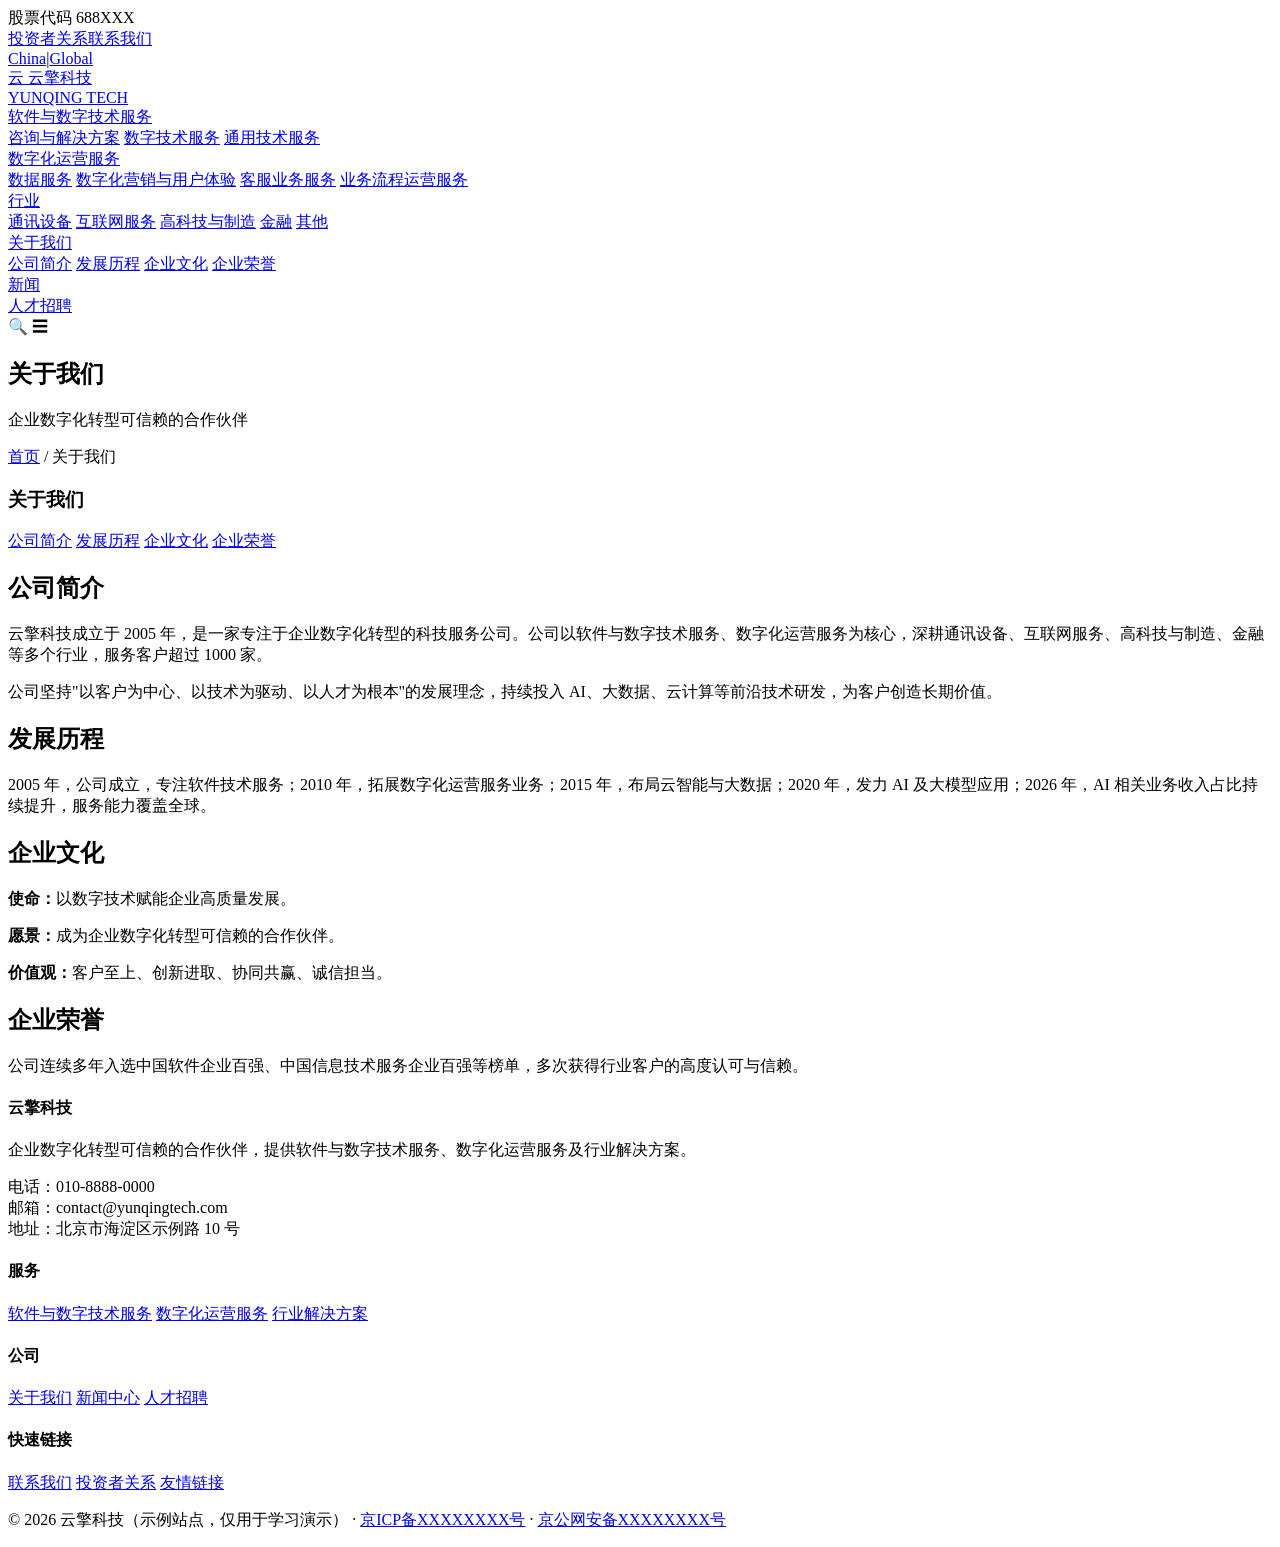
==== about.html @ ef68c7e3 "add about.html" ====
<!DOCTYPE html>
<html lang="zh-CN">
<head>
  <meta charset="UTF-8">
  <meta name="viewport" content="width=device-width, initial-scale=1.0">
  <title>关于我们 - 云擎科技</title>
  <meta name="description" content="了解云擎科技的公司简介、发展历程、企业文化与企业荣誉。">
  <link rel="stylesheet" href="css/style.css">
</head>
<body>

  <div class="topbar">
    <div class="container">
      <div class="topbar-left"><span class="stock">股票代码 688XXX</span></div>
      <div class="topbar-right">
        <div class="top-links"><a href="#">投资者关系</a><a href="contact.html">联系我们</a></div>
        <div class="lang"><a href="#" class="active">China</a><span>|</span><a href="#">Global</a></div>
      </div>
    </div>
  </div>

  <header class="header">
    <div class="container navbar">
      <a href="index.html" class="logo">
        <span class="logo-mark">云</span>
        <span><span class="logo-cn">云擎科技</span><br><span class="logo-en">YUNQING TECH</span></span>
      </a>
      <nav class="nav-menu">
        <div class="nav-item">
          <a href="services.html">软件与数字技术服务</a>
          <div class="dropdown">
            <a href="services.html#consult">咨询与解决方案</a>
            <a href="services.html#digital">数字技术服务</a>
            <a href="services.html#general">通用技术服务</a>
          </div>
        </div>
        <div class="nav-item">
          <a href="operations.html">数字化运营服务</a>
          <div class="dropdown">
            <a href="operations.html#data">数据服务</a>
            <a href="operations.html#marketing">数字化营销与用户体验</a>
            <a href="operations.html#customer">客服业务服务</a>
            <a href="operations.html#bpo">业务流程运营服务</a>
          </div>
        </div>
        <div class="nav-item">
          <a href="industries.html">行业</a>
          <div class="dropdown">
            <a href="industries.html#communication">通讯设备</a>
            <a href="industries.html#internet">互联网服务</a>
            <a href="industries.html#manufacturing">高科技与制造</a>
            <a href="industries.html#finance">金融</a>
            <a href="industries.html#other">其他</a>
          </div>
        </div>
        <div class="nav-item">
          <a href="about.html" class="active">关于我们</a>
          <div class="dropdown">
            <a href="about.html#intro">公司简介</a>
            <a href="about.html#history">发展历程</a>
            <a href="about.html#culture">企业文化</a>
            <a href="about.html#honor">企业荣誉</a>
          </div>
        </div>
        <div class="nav-item"><a href="news.html">新闻</a></div>
        <div class="nav-item"><a href="career.html">人才招聘</a></div>
      </nav>
      <div class="nav-right">
        <span class="search-btn" onclick="openSearch()">🔍</span>
        <span class="nav-toggle">☰</span>
      </div>
    </div>
  </header>

  <section class="page-banner">
    <div class="container">
      <h1>关于我们</h1>
      <p>企业数字化转型可信赖的合作伙伴</p>
      <div class="breadcrumb"><a href="index.html">首页</a> / 关于我们</div>
    </div>
  </section>

  <section class="page-body">
    <div class="container">
      <div class="two-col">
        <aside class="sidebar">
          <h3>关于我们</h3>
          <a href="#intro" class="active">公司简介</a>
          <a href="#history">发展历程</a>
          <a href="#culture">企业文化</a>
          <a href="#honor">企业荣誉</a>
        </aside>
        <div class="article">
          <h2 id="intro">公司简介</h2>
          <p>云擎科技成立于 2005 年，是一家专注于企业数字化转型的科技服务公司。公司以软件与数字技术服务、数字化运营服务为核心，深耕通讯设备、互联网服务、高科技与制造、金融等多个行业，服务客户超过 1000 家。</p>
          <p>公司坚持"以客户为中心、以技术为驱动、以人才为根本"的发展理念，持续投入 AI、大数据、云计算等前沿技术研发，为客户创造长期价值。</p>

          <h2 id="history">发展历程</h2>
          <p>2005 年，公司成立，专注软件技术服务；2010 年，拓展数字化运营服务业务；2015 年，布局云智能与大数据；2020 年，发力 AI 及大模型应用；2026 年，AI 相关业务收入占比持续提升，服务能力覆盖全球。</p>

          <h2 id="culture">企业文化</h2>
          <p><strong>使命：</strong>以数字技术赋能企业高质量发展。</p>
          <p><strong>愿景：</strong>成为企业数字化转型可信赖的合作伙伴。</p>
          <p><strong>价值观：</strong>客户至上、创新进取、协同共赢、诚信担当。</p>

          <h2 id="honor">企业荣誉</h2>
          <p>公司连续多年入选中国软件企业百强、中国信息技术服务企业百强等榜单，多次获得行业客户的高度认可与信赖。</p>
        </div>
      </div>
    </div>
  </section>

  <footer class="footer">
    <div class="container">
      <div class="footer-top">
        <div class="footer-about">
          <h4>云擎科技</h4>
          <p>企业数字化转型可信赖的合作伙伴，提供软件与数字技术服务、数字化运营服务及行业解决方案。</p>
          <div class="contact-line">电话：010-8888-0000</div>
          <div class="contact-line">邮箱：contact@yunqingtech.com</div>
          <div class="contact-line">地址：北京市海淀区示例路 10 号</div>
        </div>
        <div class="footer-col">
          <h4>服务</h4>
          <a href="services.html">软件与数字技术服务</a>
          <a href="operations.html">数字化运营服务</a>
          <a href="industries.html">行业解决方案</a>
        </div>
        <div class="footer-col">
          <h4>公司</h4>
          <a href="about.html">关于我们</a>
          <a href="news.html">新闻中心</a>
          <a href="career.html">人才招聘</a>
        </div>
        <div class="footer-col">
          <h4>快速链接</h4>
          <a href="contact.html">联系我们</a>
          <a href="#">投资者关系</a>
          <a href="#">友情链接</a>
        </div>
      </div>
      <div class="footer-bottom">
        <p>© 2026 云擎科技（示例站点，仅用于学习演示） · <a href="#">京ICP备XXXXXXXX号</a> · <a href="#">京公网安备XXXXXXXX号</a></p>
      </div>
    </div>
  </footer>

  <script src="js/main.js"></script>
</body>
</html>
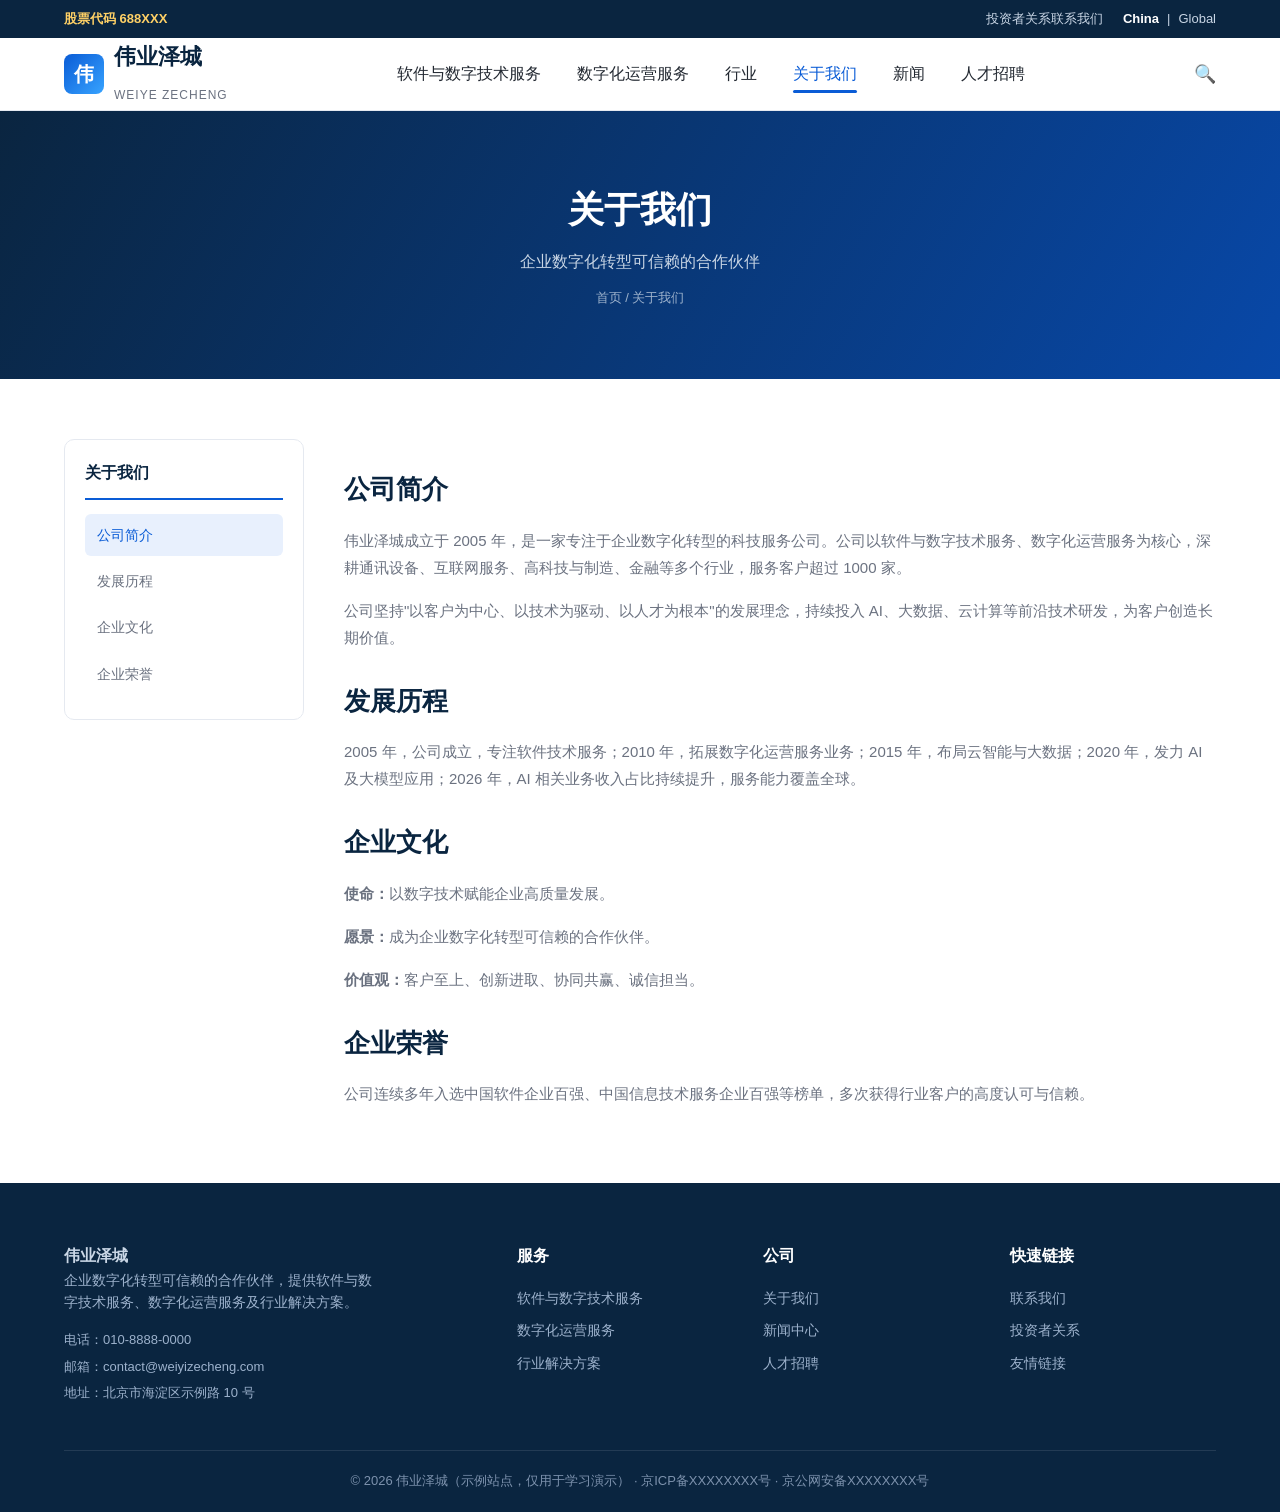
==== commit 0ff69841: "update about.html: 伟业泽城 金色主题" ====
--- a/about.html
+++ b/about.html
@@ -1,150 +1,153 @@
-<!DOCTYPE html>
-<html lang="zh-CN">
-<head>
-  <meta charset="UTF-8">
-  <meta name="viewport" content="width=device-width, initial-scale=1.0">
-  <title>关于我们 - 云擎科技</title>
-  <meta name="description" content="了解云擎科技的公司简介、发展历程、企业文化与企业荣誉。">
-  <link rel="stylesheet" href="css/style.css">
-</head>
-<body>
-
-  <div class="topbar">
-    <div class="container">
-      <div class="topbar-left"><span class="stock">股票代码 688XXX</span></div>
-      <div class="topbar-right">
-        <div class="top-links"><a href="#">投资者关系</a><a href="contact.html">联系我们</a></div>
-        <div class="lang"><a href="#" class="active">China</a><span>|</span><a href="#">Global</a></div>
-      </div>
-    </div>
-  </div>
-
-  <header class="header">
-    <div class="container navbar">
-      <a href="index.html" class="logo">
-        <span class="logo-mark">云</span>
-        <span><span class="logo-cn">云擎科技</span><br><span class="logo-en">YUNQING TECH</span></span>
-      </a>
-      <nav class="nav-menu">
-        <div class="nav-item">
-          <a href="services.html">软件与数字技术服务</a>
-          <div class="dropdown">
-            <a href="services.html#consult">咨询与解决方案</a>
-            <a href="services.html#digital">数字技术服务</a>
-            <a href="services.html#general">通用技术服务</a>
-          </div>
-        </div>
-        <div class="nav-item">
-          <a href="operations.html">数字化运营服务</a>
-          <div class="dropdown">
-            <a href="operations.html#data">数据服务</a>
-            <a href="operations.html#marketing">数字化营销与用户体验</a>
-            <a href="operations.html#customer">客服业务服务</a>
-            <a href="operations.html#bpo">业务流程运营服务</a>
-          </div>
-        </div>
-        <div class="nav-item">
-          <a href="industries.html">行业</a>
-          <div class="dropdown">
-            <a href="industries.html#communication">通讯设备</a>
-            <a href="industries.html#internet">互联网服务</a>
-            <a href="industries.html#manufacturing">高科技与制造</a>
-            <a href="industries.html#finance">金融</a>
-            <a href="industries.html#other">其他</a>
-          </div>
-        </div>
-        <div class="nav-item">
-          <a href="about.html" class="active">关于我们</a>
-          <div class="dropdown">
-            <a href="about.html#intro">公司简介</a>
-            <a href="about.html#history">发展历程</a>
-            <a href="about.html#culture">企业文化</a>
-            <a href="about.html#honor">企业荣誉</a>
-          </div>
-        </div>
-        <div class="nav-item"><a href="news.html">新闻</a></div>
-        <div class="nav-item"><a href="career.html">人才招聘</a></div>
-      </nav>
-      <div class="nav-right">
-        <span class="search-btn" onclick="openSearch()">🔍</span>
-        <span class="nav-toggle">☰</span>
-      </div>
-    </div>
-  </header>
-
-  <section class="page-banner">
-    <div class="container">
-      <h1>关于我们</h1>
-      <p>企业数字化转型可信赖的合作伙伴</p>
-      <div class="breadcrumb"><a href="index.html">首页</a> / 关于我们</div>
-    </div>
-  </section>
-
-  <section class="page-body">
-    <div class="container">
-      <div class="two-col">
-        <aside class="sidebar">
-          <h3>关于我们</h3>
-          <a href="#intro" class="active">公司简介</a>
-          <a href="#history">发展历程</a>
-          <a href="#culture">企业文化</a>
-          <a href="#honor">企业荣誉</a>
-        </aside>
-        <div class="article">
-          <h2 id="intro">公司简介</h2>
-          <p>云擎科技成立于 2005 年，是一家专注于企业数字化转型的科技服务公司。公司以软件与数字技术服务、数字化运营服务为核心，深耕通讯设备、互联网服务、高科技与制造、金融等多个行业，服务客户超过 1000 家。</p>
-          <p>公司坚持"以客户为中心、以技术为驱动、以人才为根本"的发展理念，持续投入 AI、大数据、云计算等前沿技术研发，为客户创造长期价值。</p>
-
-          <h2 id="history">发展历程</h2>
-          <p>2005 年，公司成立，专注软件技术服务；2010 年，拓展数字化运营服务业务；2015 年，布局云智能与大数据；2020 年，发力 AI 及大模型应用；2026 年，AI 相关业务收入占比持续提升，服务能力覆盖全球。</p>
-
-          <h2 id="culture">企业文化</h2>
-          <p><strong>使命：</strong>以数字技术赋能企业高质量发展。</p>
-          <p><strong>愿景：</strong>成为企业数字化转型可信赖的合作伙伴。</p>
-          <p><strong>价值观：</strong>客户至上、创新进取、协同共赢、诚信担当。</p>
-
-          <h2 id="honor">企业荣誉</h2>
-          <p>公司连续多年入选中国软件企业百强、中国信息技术服务企业百强等榜单，多次获得行业客户的高度认可与信赖。</p>
-        </div>
-      </div>
-    </div>
-  </section>
-
-  <footer class="footer">
-    <div class="container">
-      <div class="footer-top">
-        <div class="footer-about">
-          <h4>云擎科技</h4>
-          <p>企业数字化转型可信赖的合作伙伴，提供软件与数字技术服务、数字化运营服务及行业解决方案。</p>
-          <div class="contact-line">电话：010-8888-0000</div>
-          <div class="contact-line">邮箱：contact@yunqingtech.com</div>
-          <div class="contact-line">地址：北京市海淀区示例路 10 号</div>
-        </div>
-        <div class="footer-col">
-          <h4>服务</h4>
-          <a href="services.html">软件与数字技术服务</a>
-          <a href="operations.html">数字化运营服务</a>
-          <a href="industries.html">行业解决方案</a>
-        </div>
-        <div class="footer-col">
-          <h4>公司</h4>
-          <a href="about.html">关于我们</a>
-          <a href="news.html">新闻中心</a>
-          <a href="career.html">人才招聘</a>
-        </div>
-        <div class="footer-col">
-          <h4>快速链接</h4>
-          <a href="contact.html">联系我们</a>
-          <a href="#">投资者关系</a>
-          <a href="#">友情链接</a>
-        </div>
-      </div>
-      <div class="footer-bottom">
-        <p>© 2026 云擎科技（示例站点，仅用于学习演示） · <a href="#">京ICP备XXXXXXXX号</a> · <a href="#">京公网安备XXXXXXXX号</a></p>
-      </div>
-    </div>
-  </footer>
-
-  <script src="js/main.js"></script>
-</body>
-</html>
+<!-- ============================================================
+    文件说明：伟业泽城 - 关于我们页：公司简介、发展历程、企业文化、企业荣誉。
+    ============================================================ -->
+<!DOCTYPE html>
+<html lang="zh-CN">
+<head>
+  <meta charset="UTF-8">
+  <meta name="viewport" content="width=device-width, initial-scale=1.0">
+  <title>关于我们 - 伟业泽城</title>
+  <meta name="description" content="了解伟业泽城的公司简介、发展历程、企业文化与企业荣誉。">
+  <link rel="stylesheet" href="css/style.css">
+</head>
+<body>
+
+  <div class="topbar">
+    <div class="container">
+      <div class="topbar-left"><span class="stock">股票代码 688XXX</span></div>
+      <div class="topbar-right">
+        <div class="top-links"><a href="#">投资者关系</a><a href="contact.html">联系我们</a></div>
+        <div class="lang"><a href="#" class="active">China</a><span>|</span><a href="#">Global</a></div>
+      </div>
+    </div>
+  </div>
+
+  <header class="header">
+    <div class="container navbar">
+      <a href="index.html" class="logo">
+        <span class="logo-mark">伟</span>
+        <span><span class="logo-cn">伟业泽城</span><br><span class="logo-en">WEIYE ZECHENG</span></span>
+      </a>
+      <nav class="nav-menu">
+        <div class="nav-item">
+          <a href="services.html">软件与数字技术服务</a>
+          <div class="dropdown">
+            <a href="services.html#consult">咨询与解决方案</a>
+            <a href="services.html#digital">数字技术服务</a>
+            <a href="services.html#general">通用技术服务</a>
+          </div>
+        </div>
+        <div class="nav-item">
+          <a href="operations.html">数字化运营服务</a>
+          <div class="dropdown">
+            <a href="operations.html#data">数据服务</a>
+            <a href="operations.html#marketing">数字化营销与用户体验</a>
+            <a href="operations.html#customer">客服业务服务</a>
+            <a href="operations.html#bpo">业务流程运营服务</a>
+          </div>
+        </div>
+        <div class="nav-item">
+          <a href="industries.html">行业</a>
+          <div class="dropdown">
+            <a href="industries.html#communication">通讯设备</a>
+            <a href="industries.html#internet">互联网服务</a>
+            <a href="industries.html#manufacturing">高科技与制造</a>
+            <a href="industries.html#finance">金融</a>
+            <a href="industries.html#other">其他</a>
+          </div>
+        </div>
+        <div class="nav-item">
+          <a href="about.html" class="active">关于我们</a>
+          <div class="dropdown">
+            <a href="about.html#intro">公司简介</a>
+            <a href="about.html#history">发展历程</a>
+            <a href="about.html#culture">企业文化</a>
+            <a href="about.html#honor">企业荣誉</a>
+          </div>
+        </div>
+        <div class="nav-item"><a href="news.html">新闻</a></div>
+        <div class="nav-item"><a href="career.html">人才招聘</a></div>
+      </nav>
+      <div class="nav-right">
+        <span class="search-btn" onclick="openSearch()">🔍</span>
+        <span class="nav-toggle">☰</span>
+      </div>
+    </div>
+  </header>
+
+  <section class="page-banner">
+    <div class="container">
+      <h1>关于我们</h1>
+      <p>企业数字化转型可信赖的合作伙伴</p>
+      <div class="breadcrumb"><a href="index.html">首页</a> / 关于我们</div>
+    </div>
+  </section>
+
+  <section class="page-body">
+    <div class="container">
+      <div class="two-col">
+        <aside class="sidebar">
+          <h3>关于我们</h3>
+          <a href="#intro" class="active">公司简介</a>
+          <a href="#history">发展历程</a>
+          <a href="#culture">企业文化</a>
+          <a href="#honor">企业荣誉</a>
+        </aside>
+        <div class="article">
+          <h2 id="intro">公司简介</h2>
+          <p>伟业泽城成立于 2005 年，是一家专注于企业数字化转型的科技服务公司。公司以软件与数字技术服务、数字化运营服务为核心，深耕通讯设备、互联网服务、高科技与制造、金融等多个行业，服务客户超过 1000 家。</p>
+          <p>公司坚持"以客户为中心、以技术为驱动、以人才为根本"的发展理念，持续投入 AI、大数据、云计算等前沿技术研发，为客户创造长期价值。</p>
+
+          <h2 id="history">发展历程</h2>
+          <p>2005 年，公司成立，专注软件技术服务；2010 年，拓展数字化运营服务业务；2015 年，布局云智能与大数据；2020 年，发力 AI 及大模型应用；2026 年，AI 相关业务收入占比持续提升，服务能力覆盖全球。</p>
+
+          <h2 id="culture">企业文化</h2>
+          <p><strong>使命：</strong>以数字技术赋能企业高质量发展。</p>
+          <p><strong>愿景：</strong>成为企业数字化转型可信赖的合作伙伴。</p>
+          <p><strong>价值观：</strong>客户至上、创新进取、协同共赢、诚信担当。</p>
+
+          <h2 id="honor">企业荣誉</h2>
+          <p>公司连续多年入选中国软件企业百强、中国信息技术服务企业百强等榜单，多次获得行业客户的高度认可与信赖。</p>
+        </div>
+      </div>
+    </div>
+  </section>
+
+  <footer class="footer">
+    <div class="container">
+      <div class="footer-top">
+        <div class="footer-about">
+          <h4>伟业泽城</h4>
+          <p>企业数字化转型可信赖的合作伙伴，提供软件与数字技术服务、数字化运营服务及行业解决方案。</p>
+          <div class="contact-line">电话：010-8888-0000</div>
+          <div class="contact-line">邮箱：contact@weiyizecheng.com</div>
+          <div class="contact-line">地址：北京市海淀区示例路 10 号</div>
+        </div>
+        <div class="footer-col">
+          <h4>服务</h4>
+          <a href="services.html">软件与数字技术服务</a>
+          <a href="operations.html">数字化运营服务</a>
+          <a href="industries.html">行业解决方案</a>
+        </div>
+        <div class="footer-col">
+          <h4>公司</h4>
+          <a href="about.html">关于我们</a>
+          <a href="news.html">新闻中心</a>
+          <a href="career.html">人才招聘</a>
+        </div>
+        <div class="footer-col">
+          <h4>快速链接</h4>
+          <a href="contact.html">联系我们</a>
+          <a href="#">投资者关系</a>
+          <a href="#">友情链接</a>
+        </div>
+      </div>
+      <div class="footer-bottom">
+        <p>© 2026 伟业泽城（示例站点，仅用于学习演示） · <a href="#">京ICP备XXXXXXXX号</a> · <a href="#">京公网安备XXXXXXXX号</a></p>
+      </div>
+    </div>
+  </footer>
+
+  <script src="js/main.js"></script>
+</body>
+</html>
--- a/css/style.css
+++ b/css/style.css
@@ -0,0 +1,1027 @@
+/* ============================================================
+   云擎科技 - 企业官网样式
+   蓝色科技风 · 原创设计
+   ============================================================ */
+
+:root {
+  --primary: #0a5cd6;
+  --primary-dark: #0848a8;
+  --primary-light: #e8f0fd;
+  --navy: #0a2540;
+  --navy-light: #123c66;
+  --accent: #ff6a00;
+  --text: #222831;
+  --text-muted: #6b7280;
+  --bg-light: #f5f7fa;
+  --bg-white: #ffffff;
+  --border: #e5e9f0;
+  --shadow: 0 6px 24px rgba(10, 37, 64, 0.08);
+  --shadow-hover: 0 12px 32px rgba(10, 92, 214, 0.16);
+  --radius: 10px;
+  --max-width: 1200px;
+}
+
+* {
+  margin: 0;
+  padding: 0;
+  box-sizing: border-box;
+}
+
+html {
+  scroll-behavior: smooth;
+}
+
+body {
+  font-family: "PingFang SC", "Microsoft YaHei", "Hiragino Sans GB", "Helvetica Neue", Arial, sans-serif;
+  color: var(--text);
+  line-height: 1.6;
+  background: var(--bg-white);
+  -webkit-font-smoothing: antialiased;
+}
+
+a {
+  color: inherit;
+  text-decoration: none;
+  transition: color 0.2s ease;
+}
+
+img {
+  max-width: 100%;
+  display: block;
+}
+
+ul,
+ol {
+  list-style: none;
+}
+
+.container {
+  width: 100%;
+  max-width: var(--max-width);
+  margin: 0 auto;
+  padding: 0 24px;
+}
+
+/* ============ 顶部栏 ============ */
+.topbar {
+  background: var(--navy);
+  color: #c9d6e5;
+  font-size: 13px;
+}
+
+.topbar .container {
+  display: flex;
+  align-items: center;
+  justify-content: space-between;
+  height: 38px;
+}
+
+.topbar-left {
+  display: flex;
+  align-items: center;
+  gap: 16px;
+}
+
+.topbar-left .stock {
+  color: #ffd166;
+  font-weight: 600;
+}
+
+.topbar-right {
+  display: flex;
+  align-items: center;
+  gap: 20px;
+}
+
+.topbar-right a {
+  color: #c9d6e5;
+}
+
+.topbar-right a:hover {
+  color: #fff;
+}
+
+.topbar-right .lang {
+  display: flex;
+  align-items: center;
+  gap: 8px;
+}
+
+.topbar-right .lang .active {
+  color: #fff;
+  font-weight: 600;
+}
+
+/* ============ 主导航 ============ */
+.header {
+  background: var(--bg-white);
+  border-bottom: 1px solid var(--border);
+  position: sticky;
+  top: 0;
+  z-index: 1000;
+}
+
+.navbar {
+  display: flex;
+  align-items: center;
+  justify-content: space-between;
+  height: 72px;
+}
+
+.logo {
+  display: flex;
+  align-items: center;
+  gap: 10px;
+  font-size: 22px;
+  font-weight: 700;
+  color: var(--primary);
+}
+
+.logo .logo-mark {
+  width: 40px;
+  height: 40px;
+  border-radius: 8px;
+  background: linear-gradient(135deg, var(--primary), #37a3ff);
+  display: flex;
+  align-items: center;
+  justify-content: center;
+  color: #fff;
+  font-size: 20px;
+  font-weight: 800;
+}
+
+.logo .logo-cn {
+  color: var(--navy);
+}
+
+.logo .logo-en {
+  font-size: 12px;
+  font-weight: 400;
+  color: var(--text-muted);
+  letter-spacing: 1px;
+}
+
+.nav-menu {
+  display: flex;
+  align-items: center;
+  gap: 4px;
+}
+
+.nav-item {
+  position: relative;
+}
+
+.nav-item > a {
+  display: block;
+  padding: 10px 16px;
+  font-size: 16px;
+  font-weight: 500;
+  color: var(--text);
+}
+
+.nav-item > a:hover,
+.nav-item > a.active {
+  color: var(--primary);
+}
+
+.nav-item > a.active::after {
+  content: "";
+  position: absolute;
+  left: 16px;
+  right: 16px;
+  bottom: 4px;
+  height: 3px;
+  background: var(--primary);
+  border-radius: 2px;
+}
+
+/* 下拉菜单 */
+.dropdown {
+  position: absolute;
+  top: 100%;
+  left: 0;
+  min-width: 220px;
+  background: #fff;
+  border-radius: 8px;
+  box-shadow: var(--shadow-hover);
+  padding: 8px 0;
+  opacity: 0;
+  visibility: hidden;
+  transform: translateY(10px);
+  transition: all 0.25s ease;
+}
+
+.nav-item:hover .dropdown {
+  opacity: 1;
+  visibility: visible;
+  transform: translateY(0);
+}
+
+.dropdown a {
+  display: block;
+  padding: 10px 20px;
+  font-size: 14px;
+  color: var(--text);
+}
+
+.dropdown a:hover {
+  background: var(--primary-light);
+  color: var(--primary);
+}
+
+.nav-right {
+  display: flex;
+  align-items: center;
+  gap: 16px;
+}
+
+.nav-right .search-btn {
+  font-size: 18px;
+  color: var(--text-muted);
+  cursor: pointer;
+}
+
+.nav-toggle {
+  display: none;
+  font-size: 24px;
+  cursor: pointer;
+  color: var(--navy);
+}
+
+/* ============ Hero 轮播 ============ */
+.hero {
+  position: relative;
+  height: 560px;
+  overflow: hidden;
+}
+
+.hero-slide {
+  position: absolute;
+  inset: 0;
+  opacity: 0;
+  transition: opacity 0.8s ease;
+  display: flex;
+  align-items: center;
+  background-size: cover;
+  background-position: center;
+}
+
+.hero-slide.active {
+  opacity: 1;
+}
+
+.hero-slide::before {
+  content: "";
+  position: absolute;
+  inset: 0;
+  background: linear-gradient(100deg, rgba(10, 37, 64, 0.88) 0%, rgba(10, 37, 64, 0.35) 60%, rgba(10, 92, 214, 0.15) 100%);
+}
+
+.hero-slide .hero-content {
+  position: relative;
+  z-index: 2;
+  color: #fff;
+  max-width: 640px;
+}
+
+.hero-slide .hero-tag {
+  display: inline-block;
+  background: var(--accent);
+  color: #fff;
+  font-size: 13px;
+  padding: 4px 14px;
+  border-radius: 20px;
+  margin-bottom: 18px;
+}
+
+.hero-slide h1 {
+  font-size: 42px;
+  line-height: 1.3;
+  margin-bottom: 18px;
+  font-weight: 700;
+}
+
+.hero-slide p {
+  font-size: 17px;
+  color: #dbe6f5;
+  margin-bottom: 30px;
+}
+
+.btn {
+  display: inline-block;
+  padding: 12px 32px;
+  border-radius: 6px;
+  font-size: 15px;
+  font-weight: 600;
+  cursor: pointer;
+  border: none;
+  transition: all 0.2s ease;
+}
+
+.btn-primary {
+  background: var(--primary);
+  color: #fff;
+}
+
+.btn-primary:hover {
+  background: var(--primary-dark);
+  box-shadow: 0 6px 18px rgba(10, 92, 214, 0.4);
+}
+
+.btn-outline {
+  background: transparent;
+  color: #fff;
+  border: 1px solid rgba(255, 255, 255, 0.7);
+}
+
+.btn-outline:hover {
+  background: rgba(255, 255, 255, 0.15);
+}
+
+.hero-dots {
+  position: absolute;
+  bottom: 30px;
+  left: 50%;
+  transform: translateX(-50%);
+  z-index: 3;
+  display: flex;
+  gap: 10px;
+}
+
+.hero-dots span {
+  width: 10px;
+  height: 10px;
+  border-radius: 50%;
+  background: rgba(255, 255, 255, 0.5);
+  cursor: pointer;
+  transition: all 0.3s ease;
+}
+
+.hero-dots span.active {
+  width: 28px;
+  border-radius: 6px;
+  background: var(--accent);
+}
+
+.hero-arrow {
+  position: absolute;
+  top: 50%;
+  transform: translateY(-50%);
+  z-index: 3;
+  width: 46px;
+  height: 46px;
+  border-radius: 50%;
+  background: rgba(255, 255, 255, 0.15);
+  color: #fff;
+  display: flex;
+  align-items: center;
+  justify-content: center;
+  font-size: 20px;
+  cursor: pointer;
+  transition: background 0.2s ease;
+}
+
+.hero-arrow:hover {
+  background: rgba(255, 255, 255, 0.3);
+}
+
+.hero-arrow.prev {
+  left: 30px;
+}
+
+.hero-arrow.next {
+  right: 30px;
+}
+
+/* ============ 通用区块标题 ============ */
+.section {
+  padding: 70px 0;
+}
+
+.section-head {
+  text-align: center;
+  margin-bottom: 46px;
+}
+
+.section-head h2 {
+  font-size: 32px;
+  color: var(--navy);
+  margin-bottom: 12px;
+}
+
+.section-head .subtitle {
+  color: var(--text-muted);
+  font-size: 15px;
+}
+
+.section-head .line {
+  width: 52px;
+  height: 4px;
+  background: var(--primary);
+  border-radius: 2px;
+  margin: 16px auto 0;
+}
+
+/* ============ 业务板块 ============ */
+.services-grid {
+  display: grid;
+  grid-template-columns: repeat(3, 1fr);
+  gap: 24px;
+}
+
+.service-card {
+  background: #fff;
+  border: 1px solid var(--border);
+  border-radius: var(--radius);
+  padding: 36px 28px;
+  transition: all 0.3s ease;
+  position: relative;
+  overflow: hidden;
+}
+
+.service-card::before {
+  content: "";
+  position: absolute;
+  top: 0;
+  left: 0;
+  right: 0;
+  height: 4px;
+  background: linear-gradient(90deg, var(--primary), #37a3ff);
+  transform: scaleX(0);
+  transform-origin: left;
+  transition: transform 0.3s ease;
+}
+
+.service-card:hover {
+  box-shadow: var(--shadow-hover);
+  transform: translateY(-6px);
+}
+
+.service-card:hover::before {
+  transform: scaleX(1);
+}
+
+.service-card .icon {
+  width: 60px;
+  height: 60px;
+  border-radius: 12px;
+  background: var(--primary-light);
+  color: var(--primary);
+  display: flex;
+  align-items: center;
+  justify-content: center;
+  font-size: 28px;
+  margin-bottom: 20px;
+}
+
+.service-card h3 {
+  font-size: 20px;
+  color: var(--navy);
+  margin-bottom: 12px;
+}
+
+.service-card p {
+  color: var(--text-muted);
+  font-size: 14px;
+  margin-bottom: 16px;
+}
+
+.service-card .more {
+  color: var(--primary);
+  font-size: 14px;
+  font-weight: 600;
+}
+
+/* ============ 数据统计 ============ */
+.stats {
+  background: linear-gradient(120deg, var(--navy), var(--primary-dark));
+  color: #fff;
+  padding: 60px 0;
+}
+
+.stats-grid {
+  display: grid;
+  grid-template-columns: repeat(4, 1fr);
+  gap: 30px;
+  text-align: center;
+}
+
+.stat-item .num {
+  font-size: 44px;
+  font-weight: 800;
+  color: #ffd166;
+}
+
+.stat-item .label {
+  margin-top: 8px;
+  color: #c9d6e5;
+  font-size: 15px;
+}
+
+/* ============ 信息推荐 ============ */
+.info-grid {
+  display: grid;
+  grid-template-columns: repeat(3, 1fr);
+  gap: 24px;
+}
+
+.info-card {
+  border: 1px solid var(--border);
+  border-radius: var(--radius);
+  overflow: hidden;
+  transition: all 0.3s ease;
+  background: #fff;
+}
+
+.info-card:hover {
+  box-shadow: var(--shadow-hover);
+  transform: translateY(-4px);
+}
+
+.info-card .thumb {
+  height: 180px;
+  background-size: cover;
+  background-position: center;
+  position: relative;
+}
+
+.info-card .thumb .tag {
+  position: absolute;
+  top: 14px;
+  left: 14px;
+  background: var(--primary);
+  color: #fff;
+  font-size: 12px;
+  padding: 4px 12px;
+  border-radius: 4px;
+}
+
+.info-card .body {
+  padding: 20px;
+}
+
+.info-card .body h4 {
+  font-size: 17px;
+  color: var(--navy);
+  margin-bottom: 8px;
+  line-height: 1.4;
+}
+
+.info-card .body p {
+  font-size: 14px;
+  color: var(--text-muted);
+}
+
+/* ============ 新闻列表 ============ */
+.news-wrap {
+  display: grid;
+  grid-template-columns: 1fr 1fr;
+  gap: 30px;
+}
+
+.news-featured {
+  border-radius: var(--radius);
+  overflow: hidden;
+  position: relative;
+  height: 340px;
+  background-size: cover;
+  background-position: center;
+  display: flex;
+  align-items: flex-end;
+  color: #fff;
+}
+
+.news-featured .overlay {
+  position: absolute;
+  inset: 0;
+  background: linear-gradient(180deg, transparent 30%, rgba(10, 37, 64, 0.9) 100%);
+}
+
+.news-featured .content {
+  position: relative;
+  z-index: 2;
+  padding: 28px;
+}
+
+.news-featured .date {
+  font-size: 13px;
+  color: #c9d6e5;
+  margin-bottom: 8px;
+}
+
+.news-featured h3 {
+  font-size: 22px;
+  line-height: 1.4;
+}
+
+.news-list {
+  display: flex;
+  flex-direction: column;
+  gap: 16px;
+}
+
+.news-item {
+  display: flex;
+  gap: 16px;
+  padding-bottom: 16px;
+  border-bottom: 1px solid var(--border);
+}
+
+.news-item:last-child {
+  border-bottom: none;
+}
+
+.news-item .date-box {
+  flex-shrink: 0;
+  width: 56px;
+  height: 56px;
+  background: var(--primary-light);
+  color: var(--primary);
+  border-radius: 8px;
+  display: flex;
+  flex-direction: column;
+  align-items: center;
+  justify-content: center;
+}
+
+.news-item .date-box .d {
+  font-size: 22px;
+  font-weight: 700;
+  line-height: 1;
+}
+
+.news-item .date-box .m {
+  font-size: 12px;
+}
+
+.news-item .title {
+  font-size: 15px;
+  color: var(--text);
+  line-height: 1.5;
+}
+
+.news-item .title:hover {
+  color: var(--primary);
+}
+
+/* ============ 页脚 ============ */
+.footer {
+  background: var(--navy);
+  color: #c9d6e5;
+  padding: 60px 0 0;
+}
+
+.footer-top {
+  display: grid;
+  grid-template-columns: 2fr 1fr 1fr 1fr;
+  gap: 40px;
+  padding-bottom: 40px;
+  border-bottom: 1px solid rgba(255, 255, 255, 0.1);
+}
+
+.footer-col h4 {
+  color: #fff;
+  font-size: 16px;
+  margin-bottom: 18px;
+}
+
+.footer-col a {
+  display: block;
+  color: #9db2cc;
+  font-size: 14px;
+  margin-bottom: 10px;
+}
+
+.footer-col a:hover {
+  color: #fff;
+}
+
+.footer-about p {
+  font-size: 14px;
+  color: #9db2cc;
+  margin-bottom: 16px;
+  max-width: 320px;
+}
+
+.footer-about .contact-line {
+  font-size: 13px;
+  color: #9db2cc;
+  margin-bottom: 6px;
+}
+
+.footer-bottom {
+  padding: 20px 0;
+  text-align: center;
+  font-size: 13px;
+  color: #7d92ad;
+}
+
+.footer-bottom a {
+  color: #7d92ad;
+}
+
+.footer-bottom a:hover {
+  color: #fff;
+}
+
+/* ============ 内页 Banner ============ */
+.page-banner {
+  background: linear-gradient(120deg, var(--navy), var(--primary-dark));
+  color: #fff;
+  padding: 70px 0;
+  text-align: center;
+}
+
+.page-banner h1 {
+  font-size: 36px;
+  margin-bottom: 10px;
+}
+
+.page-banner p {
+  color: #c9d6e5;
+  font-size: 16px;
+}
+
+.breadcrumb {
+  margin-top: 14px;
+  font-size: 13px;
+  color: #9db2cc;
+}
+
+.breadcrumb a {
+  color: #9db2cc;
+}
+
+.breadcrumb a:hover {
+  color: #fff;
+}
+
+/* ============ 内页内容 ============ */
+.page-body {
+  padding: 60px 0;
+}
+
+.article h2 {
+  font-size: 26px;
+  color: var(--navy);
+  margin: 30px 0 16px;
+}
+
+.article h3 {
+  font-size: 20px;
+  color: var(--navy);
+  margin: 24px 0 12px;
+}
+
+.article p {
+  color: var(--text-muted);
+  font-size: 15px;
+  margin-bottom: 16px;
+  line-height: 1.8;
+}
+
+.article img {
+  border-radius: var(--radius);
+  margin: 20px 0;
+}
+
+/* 两栏布局 */
+.two-col {
+  display: grid;
+  grid-template-columns: 240px 1fr;
+  gap: 40px;
+  align-items: start;
+}
+
+.sidebar {
+  position: sticky;
+  top: 100px;
+  background: #fff;
+  border: 1px solid var(--border);
+  border-radius: var(--radius);
+  padding: 20px;
+}
+
+.sidebar h3 {
+  font-size: 16px;
+  color: var(--navy);
+  margin-bottom: 14px;
+  padding-bottom: 12px;
+  border-bottom: 2px solid var(--primary);
+}
+
+.sidebar a {
+  display: block;
+  padding: 10px 12px;
+  font-size: 14px;
+  color: var(--text-muted);
+  border-radius: 6px;
+  margin-bottom: 4px;
+}
+
+.sidebar a:hover,
+.sidebar a.active {
+  background: var(--primary-light);
+  color: var(--primary);
+}
+
+/* 行业卡片 */
+.industry-grid {
+  display: grid;
+  grid-template-columns: repeat(3, 1fr);
+  gap: 24px;
+}
+
+.industry-card {
+  border: 1px solid var(--border);
+  border-radius: var(--radius);
+  padding: 30px 24px;
+  text-align: center;
+  transition: all 0.3s ease;
+}
+
+.industry-card:hover {
+  box-shadow: var(--shadow-hover);
+  transform: translateY(-4px);
+}
+
+.industry-card .icon {
+  font-size: 40px;
+  margin-bottom: 16px;
+}
+
+.industry-card h3 {
+  font-size: 18px;
+  color: var(--navy);
+  margin-bottom: 10px;
+}
+
+.industry-card p {
+  font-size: 14px;
+  color: var(--text-muted);
+}
+
+/* ============ 联系我们 ============ */
+.contact-grid {
+  display: grid;
+  grid-template-columns: 1fr 1fr;
+  gap: 40px;
+}
+
+.contact-info .item {
+  display: flex;
+  gap: 16px;
+  margin-bottom: 24px;
+}
+
+.contact-info .item .icon {
+  width: 48px;
+  height: 48px;
+  border-radius: 10px;
+  background: var(--primary-light);
+  color: var(--primary);
+  display: flex;
+  align-items: center;
+  justify-content: center;
+  font-size: 22px;
+  flex-shrink: 0;
+}
+
+.contact-info .item h4 {
+  font-size: 16px;
+  color: var(--navy);
+  margin-bottom: 4px;
+}
+
+.contact-info .item p {
+  font-size: 14px;
+  color: var(--text-muted);
+}
+
+.form-group {
+  margin-bottom: 18px;
+}
+
+.form-group label {
+  display: block;
+  font-size: 14px;
+  color: var(--navy);
+  margin-bottom: 6px;
+  font-weight: 500;
+}
+
+.form-group input,
+.form-group textarea {
+  width: 100%;
+  padding: 12px 14px;
+  border: 1px solid var(--border);
+  border-radius: 6px;
+  font-size: 14px;
+  font-family: inherit;
+  transition: border 0.2s ease;
+}
+
+.form-group input:focus,
+.form-group textarea:focus {
+  outline: none;
+  border-color: var(--primary);
+  box-shadow: 0 0 0 3px rgba(10, 92, 214, 0.1);
+}
+
+.form-row {
+  display: grid;
+  grid-template-columns: 1fr 1fr;
+  gap: 16px;
+}
+
+/* ============ 响应式 ============ */
+@media (max-width: 992px) {
+  .services-grid,
+  .info-grid,
+  .industry-grid {
+    grid-template-columns: repeat(2, 1fr);
+  }
+
+  .stats-grid {
+    grid-template-columns: repeat(2, 1fr);
+  }
+
+  .news-wrap,
+  .contact-grid {
+    grid-template-columns: 1fr;
+  }
+
+  .footer-top {
+    grid-template-columns: 1fr 1fr;
+  }
+
+  .two-col {
+    grid-template-columns: 1fr;
+  }
+
+  .sidebar {
+    position: static;
+  }
+}
+
+@media (max-width: 768px) {
+  .nav-menu {
+    position: fixed;
+    top: 0;
+    right: -280px;
+    width: 280px;
+    height: 100vh;
+    background: #fff;
+    flex-direction: column;
+    align-items: flex-start;
+    padding: 80px 20px 20px;
+    box-shadow: -4px 0 20px rgba(0, 0, 0, 0.1);
+    transition: right 0.3s ease;
+    gap: 0;
+  }
+
+  .nav-menu.open {
+    right: 0;
+  }
+
+  .nav-item {
+    width: 100%;
+  }
+
+  .nav-item > a {
+    padding: 12px 0;
+    font-size: 15px;
+  }
+
+  .nav-toggle {
+    display: block;
+  }
+
+  .topbar-right .top-links {
+    display: none;
+  }
+
+  .hero {
+    height: 420px;
+  }
+
+  .hero-slide h1 {
+    font-size: 28px;
+  }
+
+  .services-grid,
+  .info-grid,
+  .industry-grid,
+  .stats-grid,
+  .footer-top {
+    grid-template-columns: 1fr;
+  }
+
+  .section {
+    padding: 48px 0;
+  }
+
+  .form-row {
+    grid-template-columns: 1fr;
+  }
+}
